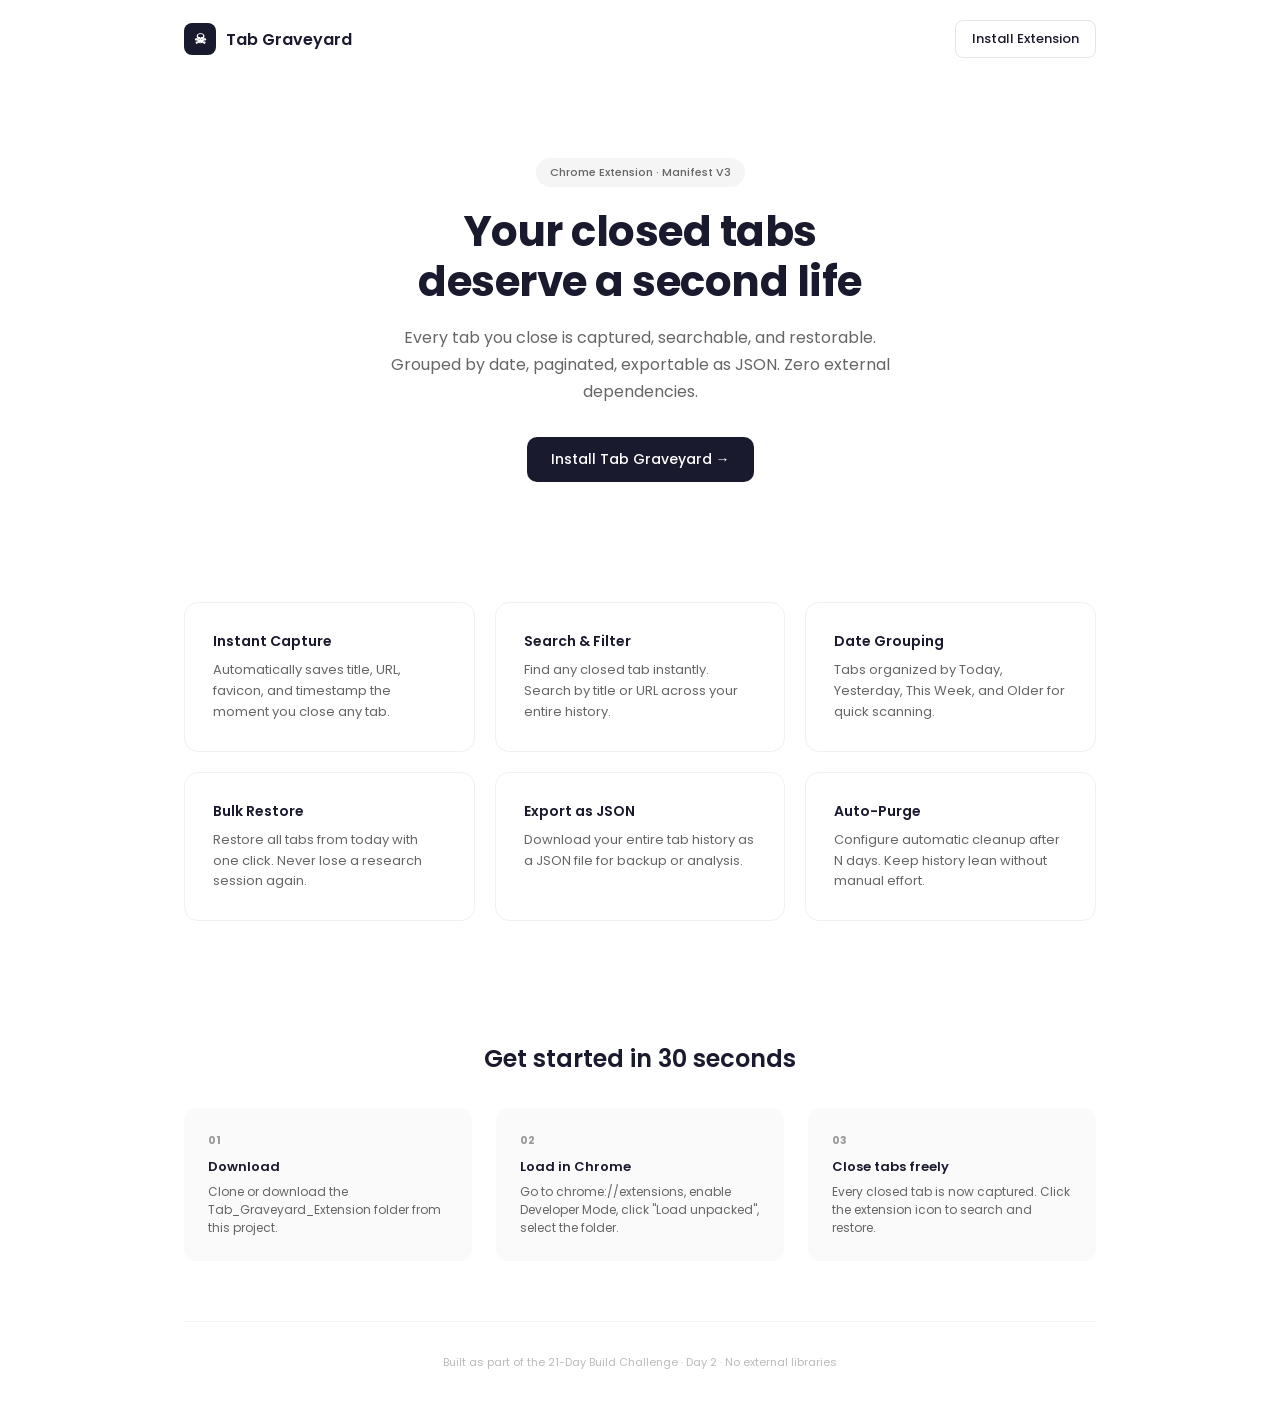
==== index.html @ d8614ae4 "feat: Tab Graveyard - Chrome extension + landing page" ====
<!DOCTYPE html>
<html lang="en">
<head>
  <meta charset="UTF-8">
  <meta name="viewport" content="width=device-width, initial-scale=1.0">
  <title>Tab Graveyard — Never Lose a Closed Tab</title>
  <link href="https://fonts.googleapis.com/css2?family=Poppins:wght@400;500;600;700&display=swap" rel="stylesheet">
  <style>
    * { margin: 0; padding: 0; box-sizing: border-box; }
    body { font-family: 'Poppins', sans-serif; color: #1a1a2e; background: #fff; }
    .container { max-width: 960px; margin: 0 auto; padding: 0 24px; }
    nav { padding: 20px 0; display: flex; align-items: center; justify-content: space-between; }
    .logo { display: flex; align-items: center; gap: 10px; font-weight: 600; font-size: 16px; }
    .logo-box { width: 32px; height: 32px; background: #1a1a2e; border-radius: 8px; display: flex; align-items: center; justify-content: center; color: #fff; font-size: 14px; }
    nav a { font-size: 13px; font-weight: 500; color: #1a1a2e; text-decoration: none; padding: 8px 16px; border: 1px solid #e5e5e5; border-radius: 8px; }
    nav a:hover { border-color: #1a1a2e; }
    .hero { padding: 80px 0 60px; text-align: center; }
    .badge { display: inline-flex; align-items: center; gap: 6px; padding: 6px 14px; background: #f5f5f5; border-radius: 20px; font-size: 11px; font-weight: 500; color: #666; margin-bottom: 20px; }
    h1 { font-size: 42px; font-weight: 700; line-height: 1.2; margin-bottom: 16px; letter-spacing: -0.5px; }
    .hero p { font-size: 16px; color: #666; max-width: 520px; margin: 0 auto 32px; line-height: 1.7; }
    .cta { display: inline-flex; align-items: center; gap: 8px; padding: 12px 24px; background: #1a1a2e; color: #fff; border-radius: 10px; font-size: 14px; font-weight: 500; text-decoration: none; }
    .cta:hover { background: #2d2d4e; }
    .features { padding: 60px 0; display: grid; grid-template-columns: repeat(auto-fit, minmax(240px, 1fr)); gap: 20px; }
    .feature { padding: 28px; border: 1px solid #f0f0f0; border-radius: 14px; }
    .feature h3 { font-size: 14px; font-weight: 600; margin-bottom: 8px; }
    .feature p { font-size: 13px; color: #666; line-height: 1.6; }
    .how { padding: 60px 0; text-align: center; }
    .how h2 { font-size: 24px; font-weight: 600; margin-bottom: 32px; }
    .steps { display: grid; grid-template-columns: repeat(auto-fit, minmax(200px, 1fr)); gap: 24px; text-align: left; }
    .step { padding: 24px; background: #fafafa; border-radius: 12px; }
    .step-num { font-size: 11px; font-weight: 700; color: #999; margin-bottom: 8px; }
    .step h4 { font-size: 13px; font-weight: 600; margin-bottom: 6px; }
    .step p { font-size: 12px; color: #666; line-height: 1.5; }
    footer { padding: 32px 0; text-align: center; font-size: 11px; color: #bbb; border-top: 1px solid #f5f5f5; }
  </style>
</head>
<body>
  <div class="container">
    <nav>
      <div class="logo"><div class="logo-box">☠</div> Tab Graveyard</div>
      <a href="#install">Install Extension</a>
    </nav>

    <section class="hero">
      <div class="badge">Chrome Extension · Manifest V3</div>
      <h1>Your closed tabs<br>deserve a second life</h1>
      <p>Every tab you close is captured, searchable, and restorable. Grouped by date, paginated, exportable as JSON. Zero external dependencies.</p>
      <a href="#install" class="cta">Install Tab Graveyard →</a>
    </section>

    <section class="features">
      <div class="feature">
        <h3>Instant Capture</h3>
        <p>Automatically saves title, URL, favicon, and timestamp the moment you close any tab.</p>
      </div>
      <div class="feature">
        <h3>Search & Filter</h3>
        <p>Find any closed tab instantly. Search by title or URL across your entire history.</p>
      </div>
      <div class="feature">
        <h3>Date Grouping</h3>
        <p>Tabs organized by Today, Yesterday, This Week, and Older for quick scanning.</p>
      </div>
      <div class="feature">
        <h3>Bulk Restore</h3>
        <p>Restore all tabs from today with one click. Never lose a research session again.</p>
      </div>
      <div class="feature">
        <h3>Export as JSON</h3>
        <p>Download your entire tab history as a JSON file for backup or analysis.</p>
      </div>
      <div class="feature">
        <h3>Auto-Purge</h3>
        <p>Configure automatic cleanup after N days. Keep history lean without manual effort.</p>
      </div>
    </section>

    <section class="how" id="install">
      <h2>Get started in 30 seconds</h2>
      <div class="steps">
        <div class="step">
          <div class="step-num">01</div>
          <h4>Download</h4>
          <p>Clone or download the Tab_Graveyard_Extension folder from this project.</p>
        </div>
        <div class="step">
          <div class="step-num">02</div>
          <h4>Load in Chrome</h4>
          <p>Go to chrome://extensions, enable Developer Mode, click "Load unpacked", select the folder.</p>
        </div>
        <div class="step">
          <div class="step-num">03</div>
          <h4>Close tabs freely</h4>
          <p>Every closed tab is now captured. Click the extension icon to search and restore.</p>
        </div>
      </div>
    </section>

    <footer>Built as part of the 21-Day Build Challenge · Day 2 · No external libraries</footer>
  </div>
</body>
</html>
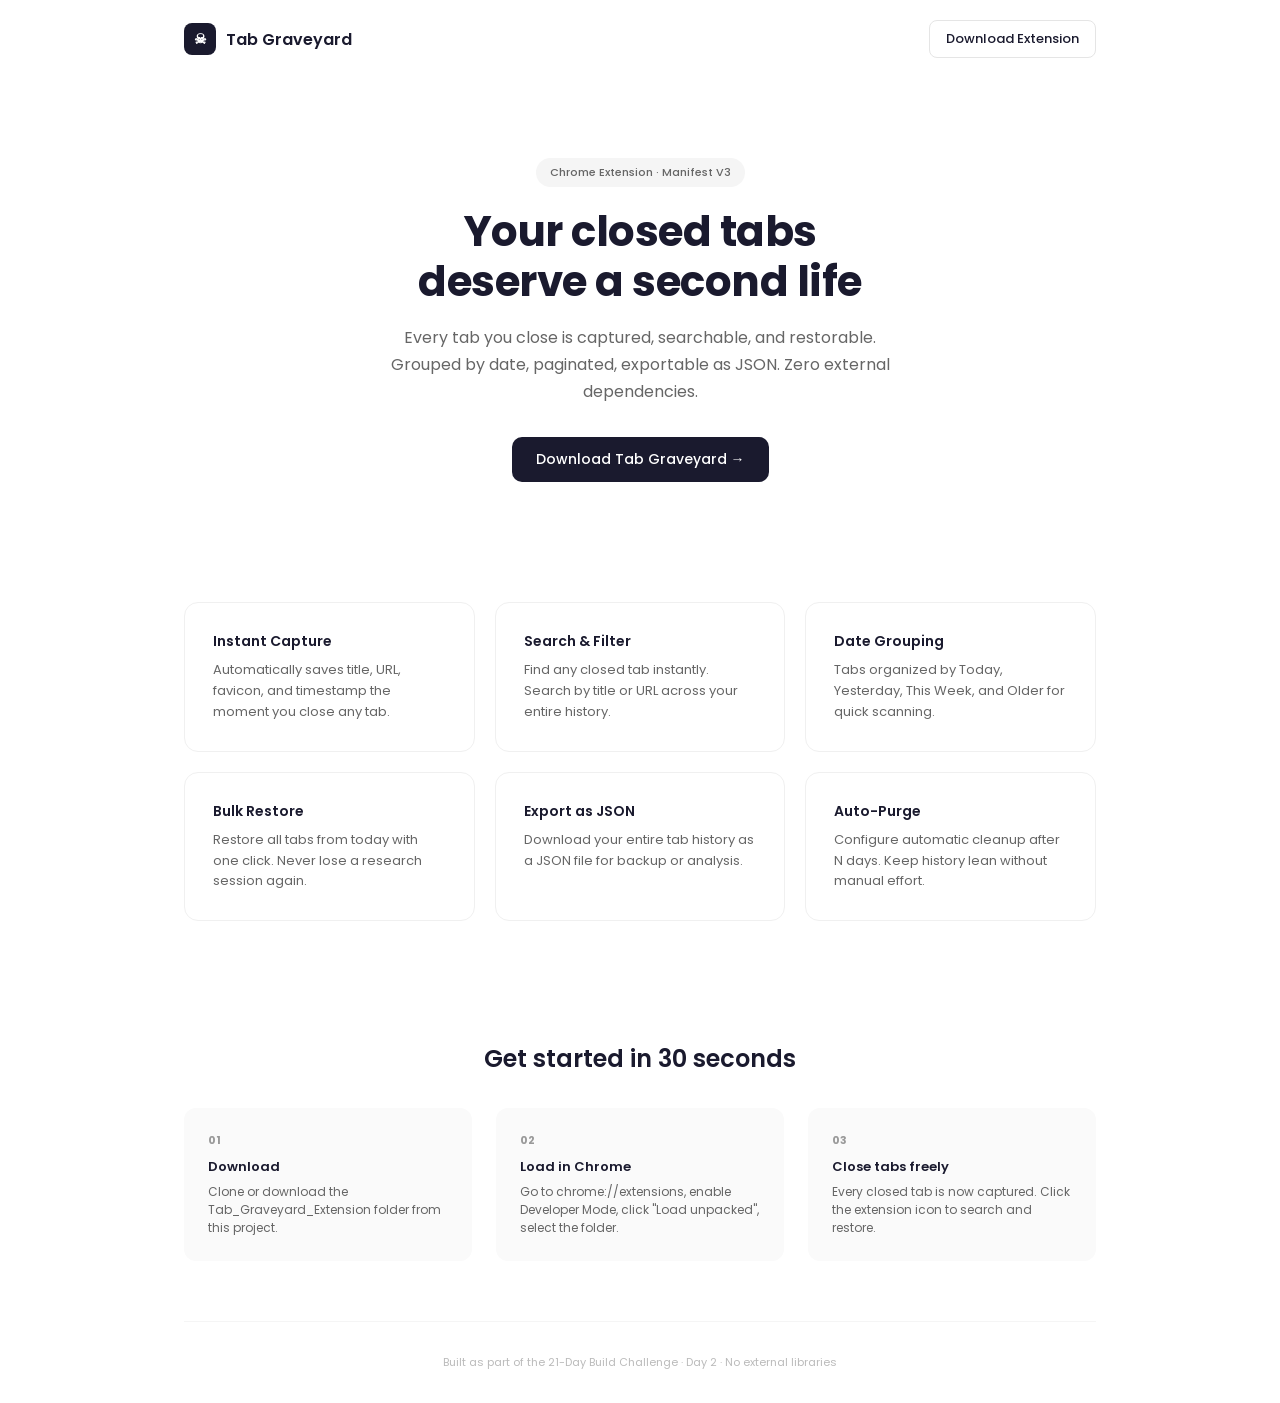
==== commit aa2c9a05: "fix: CTA links to download ZIP from GitHub" ====
--- a/index.html
+++ b/index.html
@@ -38,14 +38,14 @@
   <div class="container">
     <nav>
       <div class="logo"><div class="logo-box">☠</div> Tab Graveyard</div>
-      <a href="#install">Install Extension</a>
+      <a href="https://github.com/deepanshuvermaa/tab-graveyard/archive/refs/heads/master.zip">Download Extension</a>
     </nav>
 
     <section class="hero">
       <div class="badge">Chrome Extension · Manifest V3</div>
       <h1>Your closed tabs<br>deserve a second life</h1>
       <p>Every tab you close is captured, searchable, and restorable. Grouped by date, paginated, exportable as JSON. Zero external dependencies.</p>
-      <a href="#install" class="cta">Install Tab Graveyard →</a>
+      <a href="https://github.com/deepanshuvermaa/tab-graveyard/archive/refs/heads/master.zip" class="cta">Download Tab Graveyard →</a>
     </section>
 
     <section class="features">
